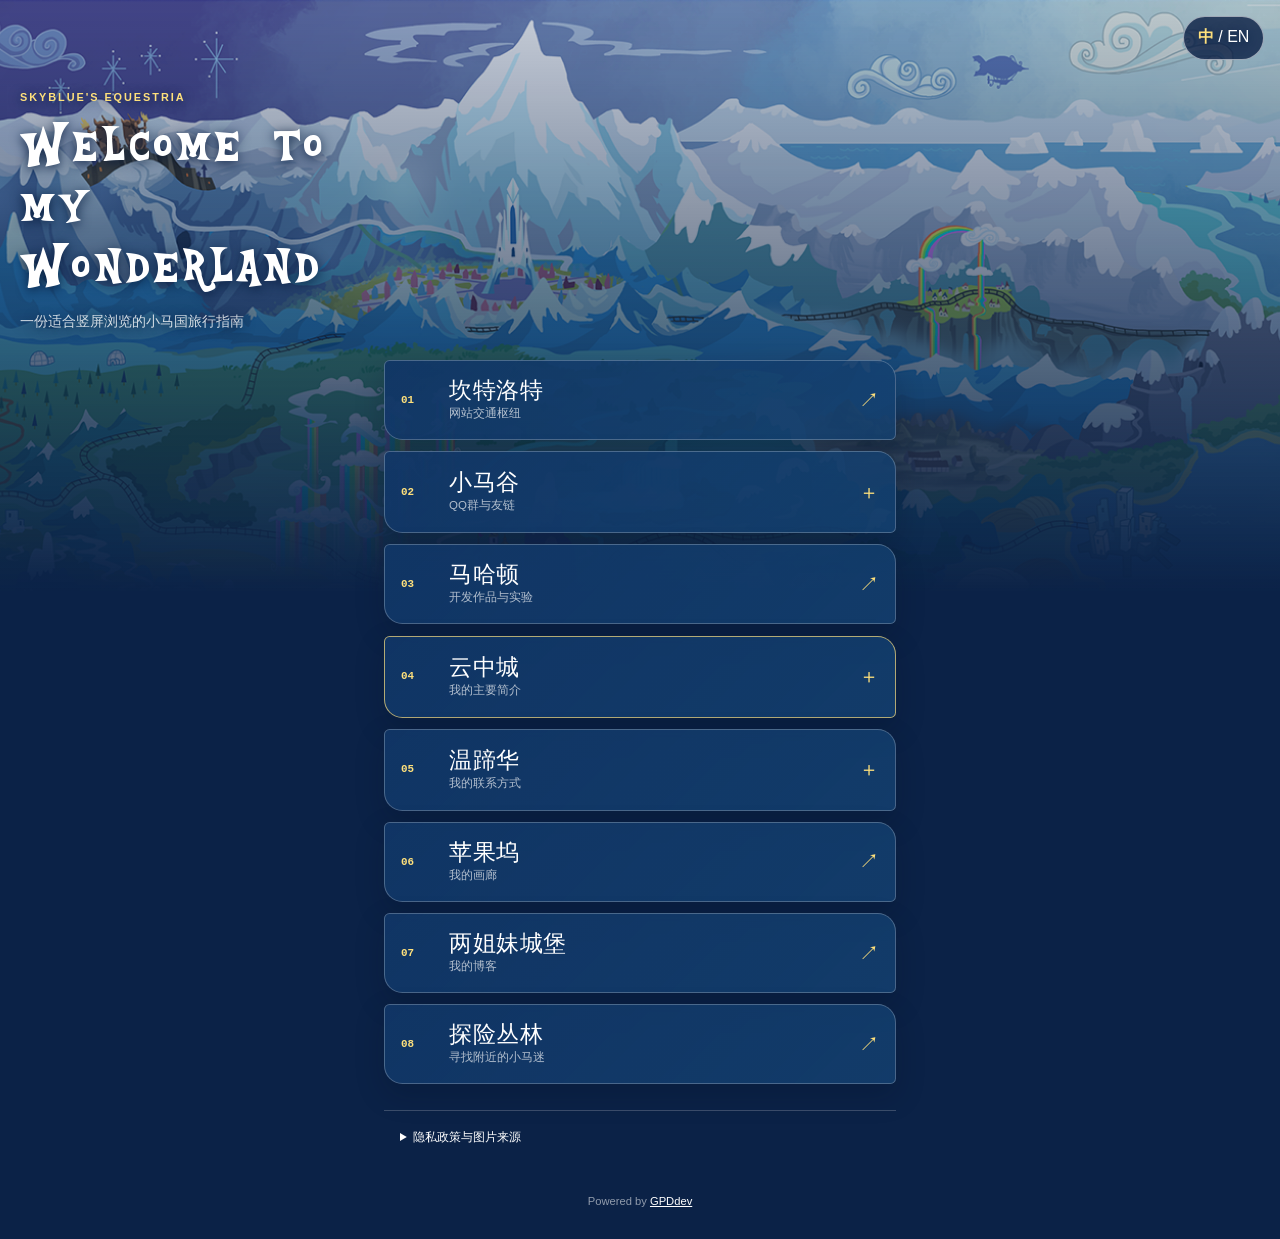
==== mobile.html @ 45db88ec "Move contacts to Vanhoover and feature Cloudsdale profile" ====
<!doctype html>
<html lang="zh-CN">
<head>
  <meta charset="utf-8">
  <meta name="viewport" content="width=device-width, initial-scale=1">
  <meta name="theme-color" content="#173667">
  <meta name="description" content="Skyblue's Equestria pocket guide">
  <meta name="referrer" content="strict-origin-when-cross-origin">
  <meta http-equiv="Content-Security-Policy" content="default-src 'self'; img-src 'self' data:; style-src 'self'; script-src 'self'; object-src 'none'; base-uri 'none'; form-action 'self'">
  <title>Welcome to my Wonderland</title>
  <link rel="icon" type="image/jpeg" href="/cm.jpg">
  <link rel="stylesheet" href="/mobile.css">
</head>
<body>
  <header class="hero">
    <a class="language" href="/m/en/" aria-label="Switch to English"><b>中</b> / EN</a>
    <p class="eyebrow">SKYBLUE'S EQUESTRIA</p>
    <h1>Welcome to my Wonderland</h1>
    <p data-zh="一份适合竖屏浏览的小马国旅行指南" data-en="A pocket-sized guide to my Equestria">一份适合竖屏浏览的小马国旅行指南</p>
  </header>

  <main>
    <nav class="routes" aria-label="Destinations">
      <a class="route" href="https://hachile.org">
        <span class="number">01</span><span><b data-zh="坎特洛特" data-en="Canterlot">坎特洛特</b><small data-zh="网站交通枢纽" data-en="Gateway to all my sites">网站交通枢纽</small></span><i>↗</i>
      </a>

      <details class="route expandable">
        <summary><span class="number">02</span><span><b data-zh="小马谷" data-en="Ponyville">小马谷</b><small data-zh="QQ群与友链" data-en="Communities & friends">QQ群与友链</small></span><i>＋</i></summary>
        <div class="route-body">
          <p data-zh="常去的小马聚落" data-en="Pony communities">常去的小马聚落</p>
          <button data-copy="1121078236"><span>The Bronymap Project</span><b>1121078236</b></button>
          <button data-copy="1070506947"><span data-zh="上海小马聚会群" data-en="Shanghai Brony Meetup">上海小马聚会群</span><b>1070506947</b></button>
          <button data-copy="1072980360"><span data-zh="友谊优化器 · Brony AI" data-en="The Friendship Optimizers · Brony AI">友谊优化器 · Brony AI</span><b>1072980360</b></button>
          <p data-zh="其他身份" data-en="Other identities">其他身份</p>
          <button data-copy="3574784101"><span data-zh="Lyres（运营 /mlpol/）" data-en="Lyres · runs /mlpol/">Lyres（运营 /mlpol/）</span><b>3574784101</b></button>
          <button data-copy="2717887212"><span data-zh="Ponylonia（机器马）" data-en="Ponylonia · robot pony">Ponylonia（机器马）</span><b>2717887212</b></button>
          <div class="friends">
            <a href="https://blog.cuteleaf.cn">夏夜流萤 ↗</a>
            <a href="https://docs-firefly.cuteleaf.cn">Firefly Docs ↗</a>
            <a href="https://hachile.org/skyblue/" data-zh="完整名册与友链 ↗" data-en="Full directory & links ↗">完整名册与友链 ↗</a>
          </div>
        </div>
      </details>

      <a class="route" href="https://dev.hachile.org">
        <span class="number">03</span><span><b data-zh="马哈顿" data-en="Manehattan">马哈顿</b><small data-zh="开发作品与实验" data-en="Projects & experiments">开发作品与实验</small></span><i>↗</i>
      </a>

      <details class="route expandable featured">
        <summary><span class="number">04</span><span><b data-zh="云中城" data-en="Cloudsdale">云中城</b><small data-zh="我的主要简介" data-en="My main profile">我的主要简介</small></span><i>＋</i></summary>
        <div class="route-body profile-copy">
          <p class="profile-lead">Ponsona Homepage · Pegasus Bluie</p>
          <p data-zh="住在上海的蓝色小天马 jushen智能" data-en="A blue pegasus living in Shanghai · jushen Intelligence">住在上海的蓝色小天马 jushen智能</p>
          <p data-zh="科研之余，我也是一个Brony。自设是出生在云中城的蓝色小天马，目前在人类世界学习。" data-en="Outside research, I am also a Brony. My ponysona is a blue pegasus born in Cloudsdale who is currently studying in the human world.">科研之余，我也是一个Brony。自设是出生在云中城的蓝色小天马，目前在人类世界学习。</p>
          <p data-zh="全名 Skyblue Mornbreeze（天蓝晨风）。外国社交媒体上可以叫我 Skyblue，Brony 可以叫我天蓝，而 Furry 则喜欢叫我小蓝。" data-en="My full name is Skyblue Mornbreeze. On international social media you can call me Skyblue; Bronies can call me Tianlan, while Furries like to call me Little Blue.">全名 Skyblue Mornbreeze（天蓝晨风）。外国社交媒体上可以叫我 Skyblue，Brony 可以叫我天蓝，而 Furry 则喜欢叫我小蓝。</p>
          <p data-zh="我也活跃在 tulpa、pony hypnosis 等社群中。" data-en="I am also active in communities including tulpa and pony hypnosis.">我也活跃在 tulpa、pony hypnosis 等社群中。</p>
          <p data-zh="我是《背景小马》（虽然还没读完）和 4everfreebrony 的忠实粉丝，在网易云和 Gallery 上可以找到我常听的曲目！" data-en="I am a devoted fan of Background Pony (although I have not finished it yet) and 4everfreebrony. You can find the music I often listen to on NetEase Cloud Music and Gallery!">我是《背景小马》（虽然还没读完）和 4everfreebrony 的忠实粉丝，在网易云和 Gallery 上可以找到我常听的曲目！</p>
          <p data-zh="喜欢带着我的天琴心弦布偶环游世界、到处拍照，目前已经拍了2000多张了，想看的话可以QQ联系我。" data-en="I love traveling around the world with my Lyra Heartstrings plush and taking photos. I have taken more than 2,000 so far; contact me on QQ if you would like to see them.">喜欢带着我的天琴心弦布偶环游世界、到处拍照，目前已经拍了2000多张了，想看的话可以QQ联系我。</p>
          <p data-zh="目前正在提升自己的画技，也在尝试创作fimtale小说和小马电子音乐。好希望我能有一台缝纫机，这样我就能制作小马布偶了！" data-en="I am improving my drawing skills and experimenting with Fimtale stories and pony electronic music. I really wish I had a sewing machine so I could make pony plushies!">目前正在提升自己的画技，也在尝试创作fimtale小说和小马电子音乐。好希望我能有一台缝纫机，这样我就能制作小马布偶了！</p>
          <p data-zh="我的梦想是回到云中城，这也是我学习和科研的动力。也许哪一天我能做出像 Sweetiebot 一样厉害的机器小马，或者做出智能舒适的四足小马 fursuit，甚至参与Celestia AI的开发……我已经等不及了！" data-en="My dream is to return to Cloudsdale, and that is what drives my studies and research. Perhaps one day I can build a robot pony as capable as Sweetiebot, create an intelligent and comfortable quadruped pony fursuit, or even help develop Celestia AI... I cannot wait!">我的梦想是回到云中城，这也是我学习和科研的动力。也许哪一天我能做出像 Sweetiebot 一样厉害的机器小马，或者做出智能舒适的四足小马 fursuit，甚至参与Celestia AI的开发……我已经等不及了！</p>
        </div>
      </details>

      <details class="route expandable">
        <summary><span class="number">05</span><span><b data-zh="温蹄华" data-en="Vanhoover">温蹄华</b><small data-zh="我的联系方式" data-en="My contacts">我的联系方式</small></span><i>＋</i></summary>
        <div class="route-body contacts">
          <button data-copy="2722637937"><span>QQ</span><b>2722637937</b></button>
          <a href="https://x.com/GunpowderTwi">X / Twitter <b>@GunpowderTwi</b></a>
          <a href="https://t.me/skybluepega">Telegram <b>@skybluepega</b></a>
          <a href="https://discord.gg/R6hDRQgZ">Discord <b>R6hDRQgZ</b></a>
          <a href="https://derpibooru.org/profiles/skyfilly">Derpibooru <b>skyfilly</b></a>
        </div>
      </details>

      <a class="route" href="https://gallery.hachile.org">
        <span class="number">06</span><span><b data-zh="苹果坞" data-en="Applewood">苹果坞</b><small data-zh="我的画廊" data-en="My gallery">我的画廊</small></span><i>↗</i>
      </a>

      <a class="route" href="https://blog.hachile.org">
        <span class="number">07</span><span><b data-zh="两姐妹城堡" data-en="Castle of the Two Sisters">两姐妹城堡</b><small data-zh="我的博客" data-en="My blog">我的博客</small></span><i>↗</i>
      </a>

      <a class="route" href="https://bronymap.hachile.org">
        <span class="number">08</span><span><b data-zh="探险丛林" data-en="Forbidden Jungle">探险丛林</b><small data-zh="寻找附近的小马迷" data-en="Find nearby bronies">寻找附近的小马迷</small></span><i>↗</i>
      </a>
    </nav>

    <details class="privacy">
      <summary data-zh="隐私政策与图片来源" data-en="Privacy & image source">隐私政策与图片来源</summary>
      <p data-zh="本站为 GitHub Pages 静态网页，不设置 Cookie、不使用分析脚本，也不收集访客个人信息。外部链接适用目标网站自己的隐私政策。" data-en="This is a static GitHub Pages site. It uses no cookies or analytics and collects no visitor data. External sites apply their own privacy policies.">本站为 GitHub Pages 静态网页，不设置 Cookie、不使用分析脚本，也不收集访客个人信息。外部链接适用目标网站自己的隐私政策。</p>
      <a href="https://derpibooru.org/images/1067179">Derpibooru #1067179 ↗</a>
    </details>
  </main>

  <footer>Powered by <a href="https://github.com/GPDdev">GPDdev</a></footer>
  <div class="toast" role="status" aria-live="polite"></div>
  <script type="module" src="/mobile.js"></script>
</body>
</html>
---- mobile.css ----
@font-face {
  font-family: "Equestria Display";
  src: url("Equestria-4.otf") format("opentype");
  font-display: swap;
}

:root { color-scheme: dark; font-family: Arial, "Microsoft YaHei", sans-serif; }
* { box-sizing: border-box; }
html { min-height: 100%; background: #102b52; }
body {
  min-height: 100svh;
  margin: 0;
  color: white;
  background:
    linear-gradient(180deg, rgba(7, 24, 55, .18), #0b2247 37rem),
    url("map.png") 40% top / auto 42rem no-repeat;
}
a { color: inherit; }
button { color: inherit; font: inherit; }

.hero { position: relative; min-height: 25rem; padding: 5.7rem 1.25rem 2rem; text-shadow: 0 2px 12px #061b3d; }
.hero::after { content: ""; position: absolute; inset: 0; z-index: -1; background: linear-gradient(180deg, rgba(5, 20, 49, .2), rgba(11, 34, 71, .92)); }
.language { position: absolute; top: 1rem; right: 1rem; padding: .65rem .85rem; border: 1px solid rgba(255,255,255,.55); border-radius: 999px; background: rgba(7,28,66,.78); text-decoration: none; }
.language b { color: #ffe17c; }
.eyebrow { margin: 0 0 .6rem; color: #ffe17c; font-size: .68rem; font-weight: 700; letter-spacing: .18em; }
.hero h1 { max-width: 21rem; margin: 0; font: 500 clamp(2.35rem, 13vw, 4rem)/.95 "Equestria Display", Georgia, serif; letter-spacing: .03em; }
.hero > p:last-child { max-width: 20rem; margin: 1rem 0 0; color: rgba(255,255,255,.8); font-size: .86rem; line-height: 1.6; }

main { position: relative; z-index: 1; max-width: 34rem; margin: -2.5rem auto 0; padding: 0 1rem 2rem; }
.routes { display: grid; gap: .7rem; }
.route { border: 1px solid rgba(255,255,255,.24); border-radius: .35rem 1.15rem .35rem 1.15rem; background: linear-gradient(135deg, rgba(17,54,102,.95), rgba(20,66,114,.8)); box-shadow: 0 .7rem 1.8rem rgba(2,13,33,.22); overflow: hidden; }
a.route, .route summary { display: grid; grid-template-columns: 2.2rem 1fr auto; align-items: center; gap: .8rem; min-height: 5rem; padding: 1rem; text-decoration: none; }
.route summary { cursor: pointer; list-style: none; }
.route summary::-webkit-details-marker { display: none; }
.number { color: #ffe17c; font: 700 .68rem/1 monospace; }
.route span:nth-child(2) { display: grid; gap: .24rem; min-width: 0; }
.route span > b { font: 500 1.45rem/1 "Equestria Display", Georgia, serif; letter-spacing: .025em; }
.route small { color: rgba(255,255,255,.68); font-size: .72rem; }
.route i { color: #ffe17c; font-size: 1.25rem; font-style: normal; }
.featured { border-color: rgba(255,225,124,.68); }
.route-body { display: grid; gap: .55rem; padding: 0 1rem 1rem 4rem; }
.route-body p { margin: 0 0 .2rem; color: #ffe17c; font-size: .68rem; letter-spacing: .08em; }
.profile-copy { padding-left: 1rem; }
.profile-copy p { margin: 0; color: rgba(255,255,255,.78); font-size: .8rem; line-height: 1.75; letter-spacing: 0; }
.profile-copy .profile-lead { color: #ffe17c; font: 500 1rem/1.4 "Equestria Display", Georgia, serif; letter-spacing: .04em; }
.route-body button, .route-body > a { display: flex; justify-content: space-between; gap: .7rem; width: 100%; padding: .7rem; border: 1px solid rgba(255,255,255,.16); border-radius: .45rem; background: rgba(255,255,255,.06); text-align: left; text-decoration: none; }
.route-body button b, .route-body > a b { flex: 0 0 auto; color: #ffe17c; font: .68rem/1.4 monospace; }
.route-body button span { font-size: .73rem; line-height: 1.4; }
.friends { display: grid; gap: .35rem; margin-top: .25rem; }
.friends a { color: rgba(255,255,255,.8); font-size: .75rem; text-underline-offset: .2rem; }

.privacy { margin-top: 1.6rem; padding: 1rem; border-top: 1px solid rgba(255,255,255,.2); color: rgba(255,255,255,.66); font-size: .75rem; line-height: 1.7; }
.privacy summary { color: white; cursor: pointer; }
.privacy a { color: #ffe17c; }
footer { padding: 0 1rem 2rem; color: rgba(255,255,255,.55); font-size: .7rem; text-align: center; }
footer a { color: white; }
.toast { position: fixed; z-index: 10; left: 50%; bottom: 1.2rem; padding: .7rem 1rem; border: 1px solid rgba(255,255,255,.35); border-radius: 999px; background: rgba(5,24,58,.96); font-size: .78rem; opacity: 0; pointer-events: none; transform: translate(-50%, .7rem); transition: .2s; }
.toast.show { opacity: 1; transform: translate(-50%, 0); }

@media (min-width: 700px) { body { background-size: cover; } }
@media (prefers-reduced-motion: reduce) { * { transition-duration: .01ms !important; } }
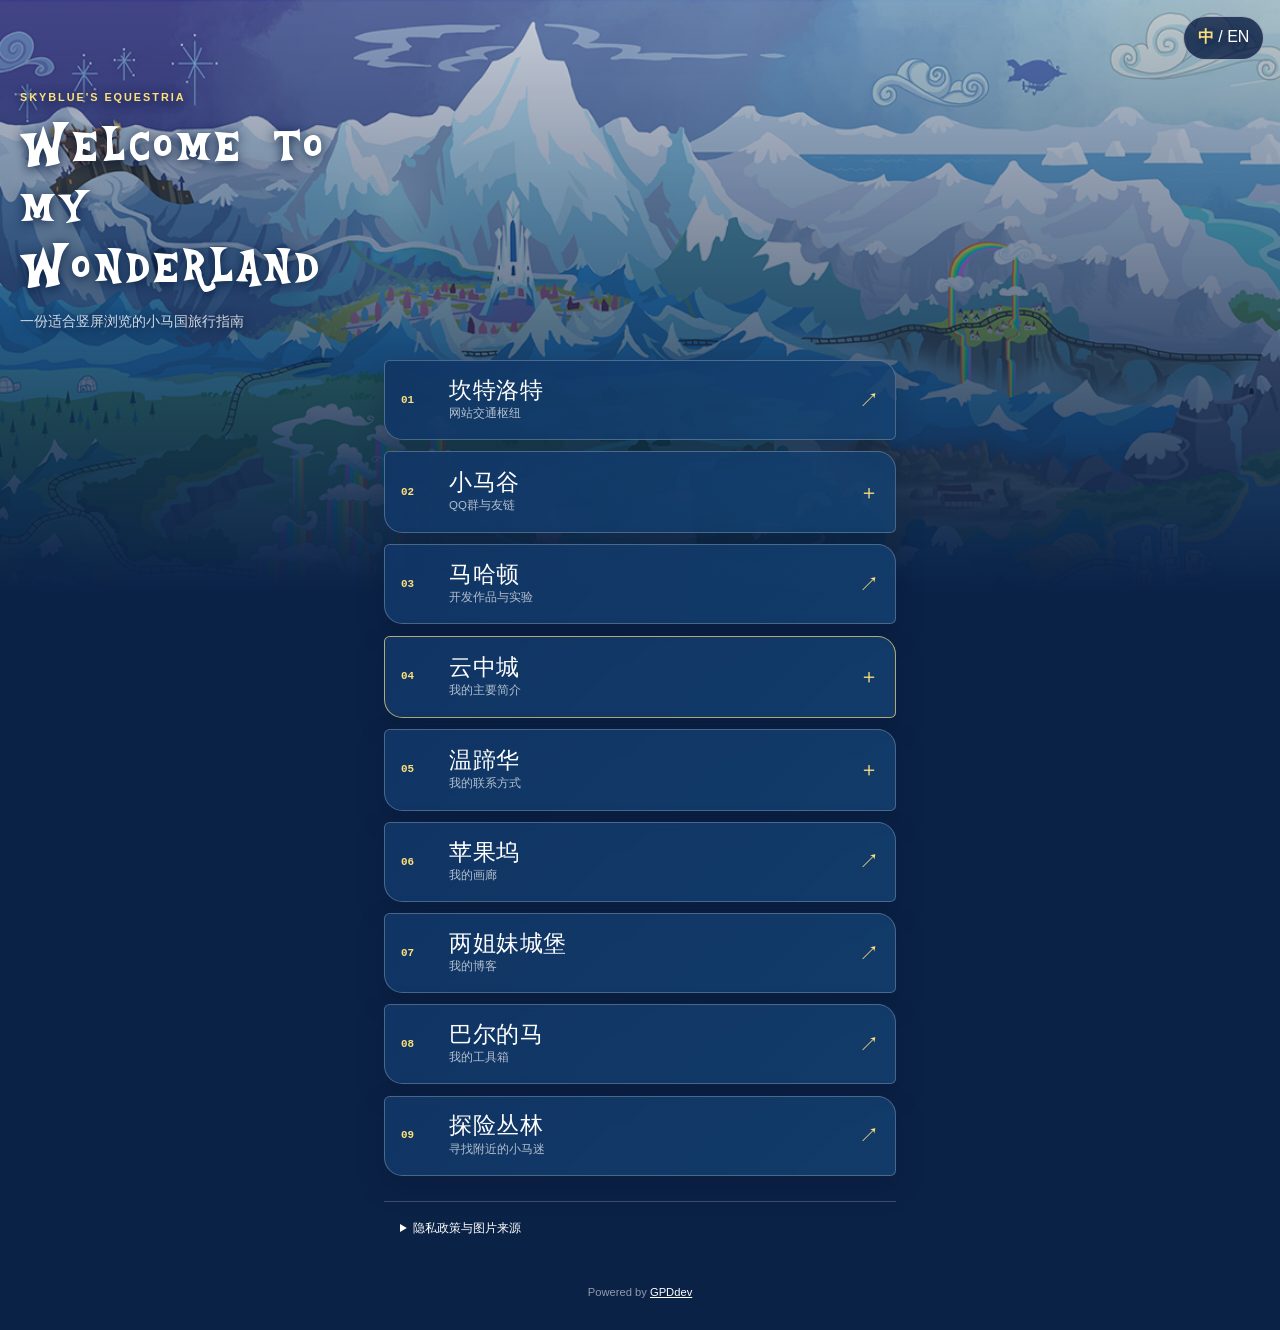
==== commit 889c62b5: "Add Baltimare toolbox link" ====
--- a/mobile.html
+++ b/mobile.html
@@ -1,100 +1,104 @@
-<!doctype html>
-<html lang="zh-CN">
-<head>
-  <meta charset="utf-8">
-  <meta name="viewport" content="width=device-width, initial-scale=1">
-  <meta name="theme-color" content="#173667">
-  <meta name="description" content="Skyblue's Equestria pocket guide">
-  <meta name="referrer" content="strict-origin-when-cross-origin">
-  <meta http-equiv="Content-Security-Policy" content="default-src 'self'; img-src 'self' data:; style-src 'self'; script-src 'self'; object-src 'none'; base-uri 'none'; form-action 'self'">
-  <title>Welcome to my Wonderland</title>
-  <link rel="icon" type="image/jpeg" href="/cm.jpg">
-  <link rel="stylesheet" href="/mobile.css">
-</head>
-<body>
-  <header class="hero">
-    <a class="language" href="/m/en/" aria-label="Switch to English"><b>中</b> / EN</a>
-    <p class="eyebrow">SKYBLUE'S EQUESTRIA</p>
-    <h1>Welcome to my Wonderland</h1>
-    <p data-zh="一份适合竖屏浏览的小马国旅行指南" data-en="A pocket-sized guide to my Equestria">一份适合竖屏浏览的小马国旅行指南</p>
-  </header>
-
-  <main>
-    <nav class="routes" aria-label="Destinations">
-      <a class="route" href="https://hachile.org">
-        <span class="number">01</span><span><b data-zh="坎特洛特" data-en="Canterlot">坎特洛特</b><small data-zh="网站交通枢纽" data-en="Gateway to all my sites">网站交通枢纽</small></span><i>↗</i>
-      </a>
-
-      <details class="route expandable">
-        <summary><span class="number">02</span><span><b data-zh="小马谷" data-en="Ponyville">小马谷</b><small data-zh="QQ群与友链" data-en="Communities & friends">QQ群与友链</small></span><i>＋</i></summary>
-        <div class="route-body">
-          <p data-zh="常去的小马聚落" data-en="Pony communities">常去的小马聚落</p>
-          <button data-copy="1121078236"><span>The Bronymap Project</span><b>1121078236</b></button>
-          <button data-copy="1070506947"><span data-zh="上海小马聚会群" data-en="Shanghai Brony Meetup">上海小马聚会群</span><b>1070506947</b></button>
-          <button data-copy="1072980360"><span data-zh="友谊优化器 · Brony AI" data-en="The Friendship Optimizers · Brony AI">友谊优化器 · Brony AI</span><b>1072980360</b></button>
-          <p data-zh="其他身份" data-en="Other identities">其他身份</p>
-          <button data-copy="3574784101"><span data-zh="Lyres（运营 /mlpol/）" data-en="Lyres · runs /mlpol/">Lyres（运营 /mlpol/）</span><b>3574784101</b></button>
-          <button data-copy="2717887212"><span data-zh="Ponylonia（机器马）" data-en="Ponylonia · robot pony">Ponylonia（机器马）</span><b>2717887212</b></button>
-          <div class="friends">
-            <a href="https://blog.cuteleaf.cn">夏夜流萤 ↗</a>
-            <a href="https://docs-firefly.cuteleaf.cn">Firefly Docs ↗</a>
-            <a href="https://hachile.org/skyblue/" data-zh="完整名册与友链 ↗" data-en="Full directory & links ↗">完整名册与友链 ↗</a>
-          </div>
-        </div>
-      </details>
-
-      <a class="route" href="https://dev.hachile.org">
-        <span class="number">03</span><span><b data-zh="马哈顿" data-en="Manehattan">马哈顿</b><small data-zh="开发作品与实验" data-en="Projects & experiments">开发作品与实验</small></span><i>↗</i>
-      </a>
-
-      <details class="route expandable featured">
-        <summary><span class="number">04</span><span><b data-zh="云中城" data-en="Cloudsdale">云中城</b><small data-zh="我的主要简介" data-en="My main profile">我的主要简介</small></span><i>＋</i></summary>
-        <div class="route-body profile-copy">
-          <p class="profile-lead">Ponsona Homepage · Pegasus Bluie</p>
-          <p data-zh="住在上海的蓝色小天马 jushen智能" data-en="A blue pegasus living in Shanghai · jushen Intelligence">住在上海的蓝色小天马 jushen智能</p>
-          <p data-zh="科研之余，我也是一个Brony。自设是出生在云中城的蓝色小天马，目前在人类世界学习。" data-en="Outside research, I am also a Brony. My ponysona is a blue pegasus born in Cloudsdale who is currently studying in the human world.">科研之余，我也是一个Brony。自设是出生在云中城的蓝色小天马，目前在人类世界学习。</p>
-          <p data-zh="全名 Skyblue Mornbreeze（天蓝晨风）。外国社交媒体上可以叫我 Skyblue，Brony 可以叫我天蓝，而 Furry 则喜欢叫我小蓝。" data-en="My full name is Skyblue Mornbreeze. On international social media you can call me Skyblue; Bronies can call me Tianlan, while Furries like to call me Little Blue.">全名 Skyblue Mornbreeze（天蓝晨风）。外国社交媒体上可以叫我 Skyblue，Brony 可以叫我天蓝，而 Furry 则喜欢叫我小蓝。</p>
-          <p data-zh="我也活跃在 tulpa、pony hypnosis 等社群中。" data-en="I am also active in communities including tulpa and pony hypnosis.">我也活跃在 tulpa、pony hypnosis 等社群中。</p>
-          <p data-zh="我是《背景小马》（虽然还没读完）和 4everfreebrony 的忠实粉丝，在网易云和 Gallery 上可以找到我常听的曲目！" data-en="I am a devoted fan of Background Pony (although I have not finished it yet) and 4everfreebrony. You can find the music I often listen to on NetEase Cloud Music and Gallery!">我是《背景小马》（虽然还没读完）和 4everfreebrony 的忠实粉丝，在网易云和 Gallery 上可以找到我常听的曲目！</p>
-          <p data-zh="喜欢带着我的天琴心弦布偶环游世界、到处拍照，目前已经拍了2000多张了，想看的话可以QQ联系我。" data-en="I love traveling around the world with my Lyra Heartstrings plush and taking photos. I have taken more than 2,000 so far; contact me on QQ if you would like to see them.">喜欢带着我的天琴心弦布偶环游世界、到处拍照，目前已经拍了2000多张了，想看的话可以QQ联系我。</p>
-          <p data-zh="目前正在提升自己的画技，也在尝试创作fimtale小说和小马电子音乐。好希望我能有一台缝纫机，这样我就能制作小马布偶了！" data-en="I am improving my drawing skills and experimenting with Fimtale stories and pony electronic music. I really wish I had a sewing machine so I could make pony plushies!">目前正在提升自己的画技，也在尝试创作fimtale小说和小马电子音乐。好希望我能有一台缝纫机，这样我就能制作小马布偶了！</p>
-          <p data-zh="我的梦想是回到云中城，这也是我学习和科研的动力。也许哪一天我能做出像 Sweetiebot 一样厉害的机器小马，或者做出智能舒适的四足小马 fursuit，甚至参与Celestia AI的开发……我已经等不及了！" data-en="My dream is to return to Cloudsdale, and that is what drives my studies and research. Perhaps one day I can build a robot pony as capable as Sweetiebot, create an intelligent and comfortable quadruped pony fursuit, or even help develop Celestia AI... I cannot wait!">我的梦想是回到云中城，这也是我学习和科研的动力。也许哪一天我能做出像 Sweetiebot 一样厉害的机器小马，或者做出智能舒适的四足小马 fursuit，甚至参与Celestia AI的开发……我已经等不及了！</p>
-        </div>
-      </details>
-
-      <details class="route expandable">
-        <summary><span class="number">05</span><span><b data-zh="温蹄华" data-en="Vanhoover">温蹄华</b><small data-zh="我的联系方式" data-en="My contacts">我的联系方式</small></span><i>＋</i></summary>
-        <div class="route-body contacts">
-          <button data-copy="2722637937"><span>QQ</span><b>2722637937</b></button>
-          <a href="https://x.com/GunpowderTwi">X / Twitter <b>@GunpowderTwi</b></a>
-          <a href="https://t.me/skybluepega">Telegram <b>@skybluepega</b></a>
-          <a href="https://discord.gg/R6hDRQgZ">Discord <b>R6hDRQgZ</b></a>
-          <a href="https://derpibooru.org/profiles/skyfilly">Derpibooru <b>skyfilly</b></a>
-        </div>
-      </details>
-
-      <a class="route" href="https://gallery.hachile.org">
-        <span class="number">06</span><span><b data-zh="苹果坞" data-en="Applewood">苹果坞</b><small data-zh="我的画廊" data-en="My gallery">我的画廊</small></span><i>↗</i>
-      </a>
-
+<!doctype html>
+<html lang="zh-CN">
+<head>
+  <meta charset="utf-8">
+  <meta name="viewport" content="width=device-width, initial-scale=1">
+  <meta name="theme-color" content="#173667">
+  <meta name="description" content="Skyblue's Equestria pocket guide">
+  <meta name="referrer" content="strict-origin-when-cross-origin">
+  <meta http-equiv="Content-Security-Policy" content="default-src 'self'; img-src 'self' data:; style-src 'self'; script-src 'self'; object-src 'none'; base-uri 'none'; form-action 'self'">
+  <title>Welcome to my Wonderland</title>
+  <link rel="icon" type="image/png" href="/favicon.png">
+  <link rel="stylesheet" href="/mobile.css">
+</head>
+<body>
+  <header class="hero">
+    <a class="language" href="/m/en/" aria-label="Switch to English"><b>中</b> / EN</a>
+    <p class="eyebrow">SKYBLUE'S EQUESTRIA</p>
+    <h1>Welcome to my Wonderland</h1>
+    <p data-zh="一份适合竖屏浏览的小马国旅行指南" data-en="A pocket-sized guide to my Equestria">一份适合竖屏浏览的小马国旅行指南</p>
+  </header>
+
+  <main>
+    <nav class="routes" aria-label="Destinations">
+      <a class="route route-canterlot" href="https://home.hachile.org/">
+        <span class="number">01</span><span><b data-zh="坎特洛特" data-en="Canterlot">坎特洛特</b><small data-zh="网站交通枢纽" data-en="Gateway to all my sites">网站交通枢纽</small></span><i>↗</i>
+      </a>
+
+      <details class="route expandable">
+        <summary><span class="number">02</span><span><b data-zh="小马谷" data-en="Ponyville">小马谷</b><small data-zh="QQ群与友链" data-en="Communities & friends">QQ群与友链</small></span><i>＋</i></summary>
+        <div class="route-body">
+          <p data-zh="常去的小马聚落" data-en="Pony communities">常去的小马聚落</p>
+          <button data-copy="1121078236"><span>The Bronymap Project</span><b>1121078236</b></button>
+          <button data-copy="1070506947"><span data-zh="上海小马聚会群" data-en="Shanghai Brony Meetup">上海小马聚会群</span><b>1070506947</b></button>
+          <button data-copy="1072980360"><span data-zh="友谊优化器 · Brony AI" data-en="The Friendship Optimizers · Brony AI">友谊优化器 · Brony AI</span><b>1072980360</b></button>
+          <p data-zh="其他身份" data-en="Other identities">其他身份</p>
+          <button data-copy="3574784101"><span data-zh="Lyres（运营 /mlpol/）" data-en="Lyres · runs /mlpol/">Lyres（运营 /mlpol/）</span><b>3574784101</b></button>
+          <button data-copy="2717887212"><span data-zh="Ponylonia（机器马）" data-en="Ponylonia · robot pony">Ponylonia（机器马）</span><b>2717887212</b></button>
+          <div class="friends">
+            <a href="https://blog.cuteleaf.cn">夏夜流萤 ↗</a>
+            <a href="https://docs-firefly.cuteleaf.cn">Firefly Docs ↗</a>
+            <a href="https://hachile.org/skyblue/" data-zh="完整名册与友链 ↗" data-en="Full directory & links ↗">完整名册与友链 ↗</a>
+          </div>
+        </div>
+      </details>
+
+      <a class="route" href="https://dev.hachile.org">
+        <span class="number">03</span><span><b data-zh="马哈顿" data-en="Manehattan">马哈顿</b><small data-zh="开发作品与实验" data-en="Projects & experiments">开发作品与实验</small></span><i>↗</i>
+      </a>
+
+      <details class="route expandable featured">
+        <summary><span class="number">04</span><span><b data-zh="云中城" data-en="Cloudsdale">云中城</b><small data-zh="我的主要简介" data-en="My main profile">我的主要简介</small></span><i>＋</i></summary>
+        <div class="route-body profile-copy">
+          <p class="profile-lead">Ponsona Homepage · Pegasus Bluie</p>
+          <p data-zh="住在上海的蓝色小天马 jushen智能" data-en="A blue pegasus living in Shanghai · jushen Intelligence">住在上海的蓝色小天马 jushen智能</p>
+          <p data-zh="科研之余，我也是一个Brony。自设是出生在云中城的蓝色小天马，目前在人类世界学习。" data-en="Outside research, I am also a Brony. My ponysona is a blue pegasus born in Cloudsdale who is currently studying in the human world.">科研之余，我也是一个Brony。自设是出生在云中城的蓝色小天马，目前在人类世界学习。</p>
+          <p data-zh="全名 Skyblue Mornbreeze（天蓝晨风）。外国社交媒体上可以叫我 Skyblue，Brony 可以叫我天蓝，而 Furry 则喜欢叫我小蓝。" data-en="My full name is Skyblue Mornbreeze. On international social media you can call me Skyblue; Bronies can call me Tianlan, while Furries like to call me Little Blue.">全名 Skyblue Mornbreeze（天蓝晨风）。外国社交媒体上可以叫我 Skyblue，Brony 可以叫我天蓝，而 Furry 则喜欢叫我小蓝。</p>
+          <p data-zh="我也活跃在 tulpa、pony hypnosis 等社群中。" data-en="I am also active in communities including tulpa and pony hypnosis.">我也活跃在 tulpa、pony hypnosis 等社群中。</p>
+          <p data-zh="我是《背景小马》（虽然还没读完）和 4everfreebrony 的忠实粉丝，在网易云和 Gallery 上可以找到我常听的曲目！" data-en="I am a devoted fan of Background Pony (although I have not finished it yet) and 4everfreebrony. You can find the music I often listen to on NetEase Cloud Music and Gallery!">我是《背景小马》（虽然还没读完）和 4everfreebrony 的忠实粉丝，在网易云和 Gallery 上可以找到我常听的曲目！</p>
+          <p data-zh="喜欢带着我的天琴心弦布偶环游世界、到处拍照，目前已经拍了2000多张了，想看的话可以QQ联系我。" data-en="I love traveling around the world with my Lyra Heartstrings plush and taking photos. I have taken more than 2,000 so far; contact me on QQ if you would like to see them.">喜欢带着我的天琴心弦布偶环游世界、到处拍照，目前已经拍了2000多张了，想看的话可以QQ联系我。</p>
+          <p data-zh="目前正在提升自己的画技，也在尝试创作fimtale小说和小马电子音乐。好希望我能有一台缝纫机，这样我就能制作小马布偶了！" data-en="I am improving my drawing skills and experimenting with Fimtale stories and pony electronic music. I really wish I had a sewing machine so I could make pony plushies!">目前正在提升自己的画技，也在尝试创作fimtale小说和小马电子音乐。好希望我能有一台缝纫机，这样我就能制作小马布偶了！</p>
+          <p data-zh="我的梦想是回到云中城，这也是我学习和科研的动力。也许哪一天我能做出像 Sweetiebot 一样厉害的机器小马，或者做出智能舒适的四足小马 fursuit，甚至参与Celestia AI的开发……我已经等不及了！" data-en="My dream is to return to Cloudsdale, and that is what drives my studies and research. Perhaps one day I can build a robot pony as capable as Sweetiebot, create an intelligent and comfortable quadruped pony fursuit, or even help develop Celestia AI... I cannot wait!">我的梦想是回到云中城，这也是我学习和科研的动力。也许哪一天我能做出像 Sweetiebot 一样厉害的机器小马，或者做出智能舒适的四足小马 fursuit，甚至参与Celestia AI的开发……我已经等不及了！</p>
+        </div>
+      </details>
+
+      <details class="route expandable">
+        <summary><span class="number">05</span><span><b data-zh="温蹄华" data-en="Vanhoover">温蹄华</b><small data-zh="我的联系方式" data-en="My contacts">我的联系方式</small></span><i>＋</i></summary>
+        <div class="route-body contacts">
+          <button data-copy="2722637937"><span>QQ</span><b>2722637937</b></button>
+          <a href="https://x.com/GunpowderTwi">X / Twitter <b>@GunpowderTwi</b></a>
+          <a href="https://t.me/skybluepega">Telegram <b>@skybluepega</b></a>
+          <a href="https://discord.gg/R6hDRQgZ">Discord <b>R6hDRQgZ</b></a>
+          <a href="https://derpibooru.org/profiles/skyfilly">Derpibooru <b>skyfilly</b></a>
+        </div>
+      </details>
+
+      <a class="route" href="https://gallery.hachile.org">
+        <span class="number">06</span><span><b data-zh="苹果坞" data-en="Applewood">苹果坞</b><small data-zh="我的画廊" data-en="My gallery">我的画廊</small></span><i>↗</i>
+      </a>
+
       <a class="route" href="https://blog.hachile.org">
         <span class="number">07</span><span><b data-zh="两姐妹城堡" data-en="Castle of the Two Sisters">两姐妹城堡</b><small data-zh="我的博客" data-en="My blog">我的博客</small></span><i>↗</i>
       </a>
 
+      <a class="route" href="https://tools.hachile.org/">
+        <span class="number">08</span><span><b data-zh="巴尔的马" data-en="Baltimare">巴尔的马</b><small data-zh="我的工具箱" data-en="My toolbox">我的工具箱</small></span><i>↗</i>
+      </a>
+
       <a class="route" href="https://bronymap.hachile.org">
-        <span class="number">08</span><span><b data-zh="探险丛林" data-en="Forbidden Jungle">探险丛林</b><small data-zh="寻找附近的小马迷" data-en="Find nearby bronies">寻找附近的小马迷</small></span><i>↗</i>
+        <span class="number">09</span><span><b data-zh="探险丛林" data-en="Forbidden Jungle">探险丛林</b><small data-zh="寻找附近的小马迷" data-en="Find nearby bronies">寻找附近的小马迷</small></span><i>↗</i>
       </a>
-    </nav>
-
-    <details class="privacy">
-      <summary data-zh="隐私政策与图片来源" data-en="Privacy & image source">隐私政策与图片来源</summary>
-      <p data-zh="本站为 GitHub Pages 静态网页，不设置 Cookie、不使用分析脚本，也不收集访客个人信息。外部链接适用目标网站自己的隐私政策。" data-en="This is a static GitHub Pages site. It uses no cookies or analytics and collects no visitor data. External sites apply their own privacy policies.">本站为 GitHub Pages 静态网页，不设置 Cookie、不使用分析脚本，也不收集访客个人信息。外部链接适用目标网站自己的隐私政策。</p>
-      <a href="https://derpibooru.org/images/1067179">Derpibooru #1067179 ↗</a>
-    </details>
-  </main>
-
-  <footer>Powered by <a href="https://github.com/GPDdev">GPDdev</a></footer>
-  <div class="toast" role="status" aria-live="polite"></div>
-  <script type="module" src="/mobile.js"></script>
-</body>
-</html>
+    </nav>
+
+    <details class="privacy">
+      <summary data-zh="隐私政策与图片来源" data-en="Privacy & image source">隐私政策与图片来源</summary>
+      <p data-zh="本站为 GitHub Pages 静态网页，不设置 Cookie、不使用分析脚本，也不收集访客个人信息。外部链接适用目标网站自己的隐私政策。" data-en="This is a static GitHub Pages site. It uses no cookies or analytics and collects no visitor data. External sites apply their own privacy policies.">本站为 GitHub Pages 静态网页，不设置 Cookie、不使用分析脚本，也不收集访客个人信息。外部链接适用目标网站自己的隐私政策。</p>
+      <a href="https://derpibooru.org/images/1067179">Derpibooru #1067179 ↗</a>
+    </details>
+  </main>
+
+  <footer>Powered by <a href="https://github.com/GPDdev">GPDdev</a></footer>
+  <div class="toast" role="status" aria-live="polite"></div>
+  <script type="module" src="/mobile.js"></script>
+</body>
+</html>
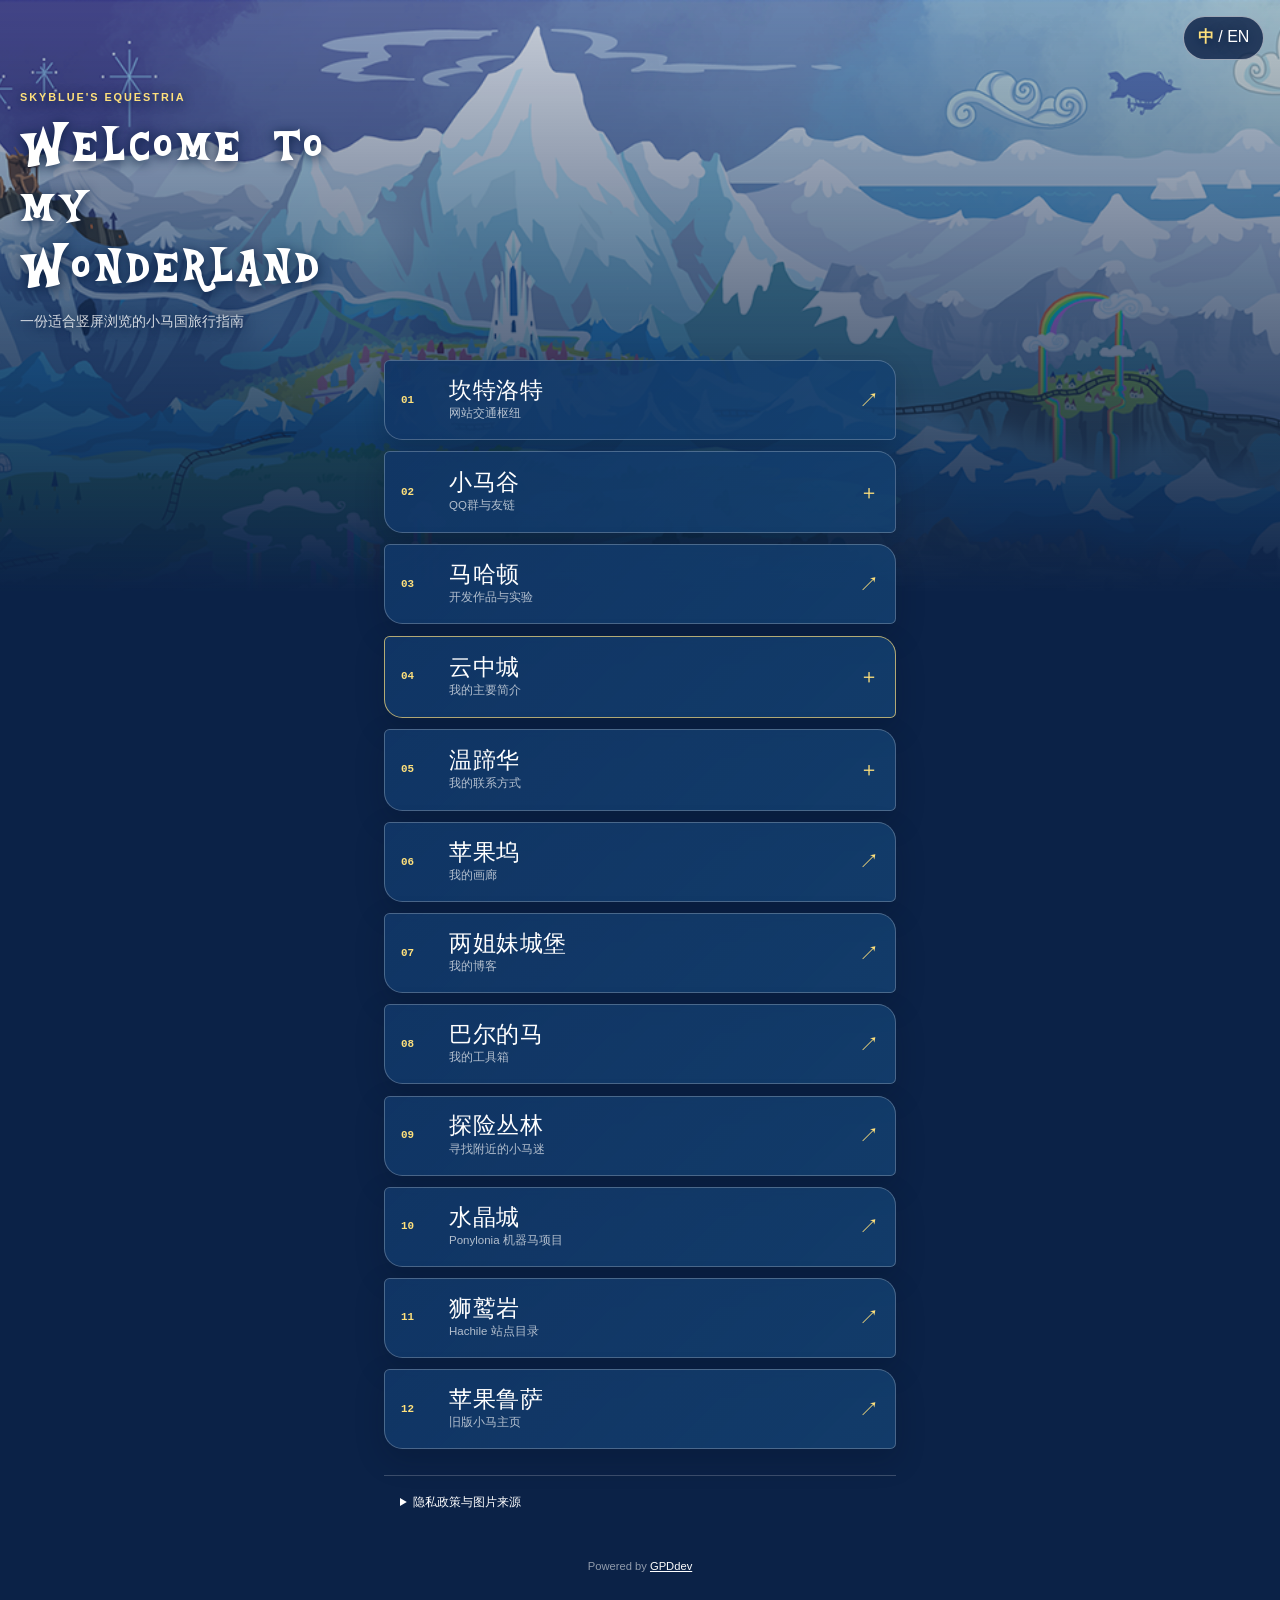
==== commit 70edf341: "Add Sky destinations and clean background map" ====
--- a/mobile.html
+++ b/mobile.html
@@ -25,10 +25,12 @@
         <span class="number">01</span><span><b data-zh="坎特洛特" data-en="Canterlot">坎特洛特</b><small data-zh="网站交通枢纽" data-en="Gateway to all my sites">网站交通枢纽</small></span><i>↗</i>
       </a>
 
-      <details class="route expandable">
-        <summary><span class="number">02</span><span><b data-zh="小马谷" data-en="Ponyville">小马谷</b><small data-zh="QQ群与友链" data-en="Communities & friends">QQ群与友链</small></span><i>＋</i></summary>
-        <div class="route-body">
-          <p data-zh="常去的小马聚落" data-en="Pony communities">常去的小马聚落</p>
+      <details class="route expandable">
+        <summary><span class="number">02</span><span><b data-zh="小马谷" data-en="Ponyville">小马谷</b><small data-zh="QQ群与友链" data-en="Communities & friends">QQ群与友链</small></span><i>＋</i></summary>
+        <div class="route-body">
+          <a href="https://groups.hachile.org/" data-zh="查看更多群请访问 groups.hachile.org ↗" data-en="More groups at groups.hachile.org ↗">查看更多群请访问 groups.hachile.org ↗</a>
+          <a href="https://bot.hachile.org/" data-zh="查看我的 bot 请访问 bot.hachile.org ↗" data-en="See my bot at bot.hachile.org ↗">查看我的 bot 请访问 bot.hachile.org ↗</a>
+          <p data-zh="常去的小马聚落" data-en="Pony communities">常去的小马聚落</p>
           <button data-copy="1121078236"><span>The Bronymap Project</span><b>1121078236</b></button>
           <button data-copy="1070506947"><span data-zh="上海小马聚会群" data-en="Shanghai Brony Meetup">上海小马聚会群</span><b>1070506947</b></button>
           <button data-copy="1072980360"><span data-zh="友谊优化器 · Brony AI" data-en="The Friendship Optimizers · Brony AI">友谊优化器 · Brony AI</span><b>1072980360</b></button>
@@ -88,6 +90,18 @@
       <a class="route" href="https://bronymap.hachile.org">
         <span class="number">09</span><span><b data-zh="探险丛林" data-en="Forbidden Jungle">探险丛林</b><small data-zh="寻找附近的小马迷" data-en="Find nearby bronies">寻找附近的小马迷</small></span><i>↗</i>
       </a>
+
+      <a class="route" href="https://ponylonia.hachile.org/">
+        <span class="number">10</span><span><b data-zh="水晶城" data-en="Crystal Empire">水晶城</b><small data-zh="Ponylonia 机器马项目" data-en="Ponylonia robot pony project">Ponylonia 机器马项目</small></span><i>↗</i>
+      </a>
+
+      <a class="route" href="https://site.hachile.org/">
+        <span class="number">11</span><span><b data-zh="狮鹫岩" data-en="Griffonstone">狮鹫岩</b><small data-zh="Hachile 站点目录" data-en="Hachile site directory">Hachile 站点目录</small></span><i>↗</i>
+      </a>
+
+      <a class="route" href="https://old.hachile.org/skyblue/">
+        <span class="number">12</span><span><b data-zh="苹果鲁萨" data-en="Appleloosa">苹果鲁萨</b><small data-zh="旧版小马主页" data-en="Old pony homepage">旧版小马主页</small></span><i>↗</i>
+      </a>
     </nav>
 
     <details class="privacy">
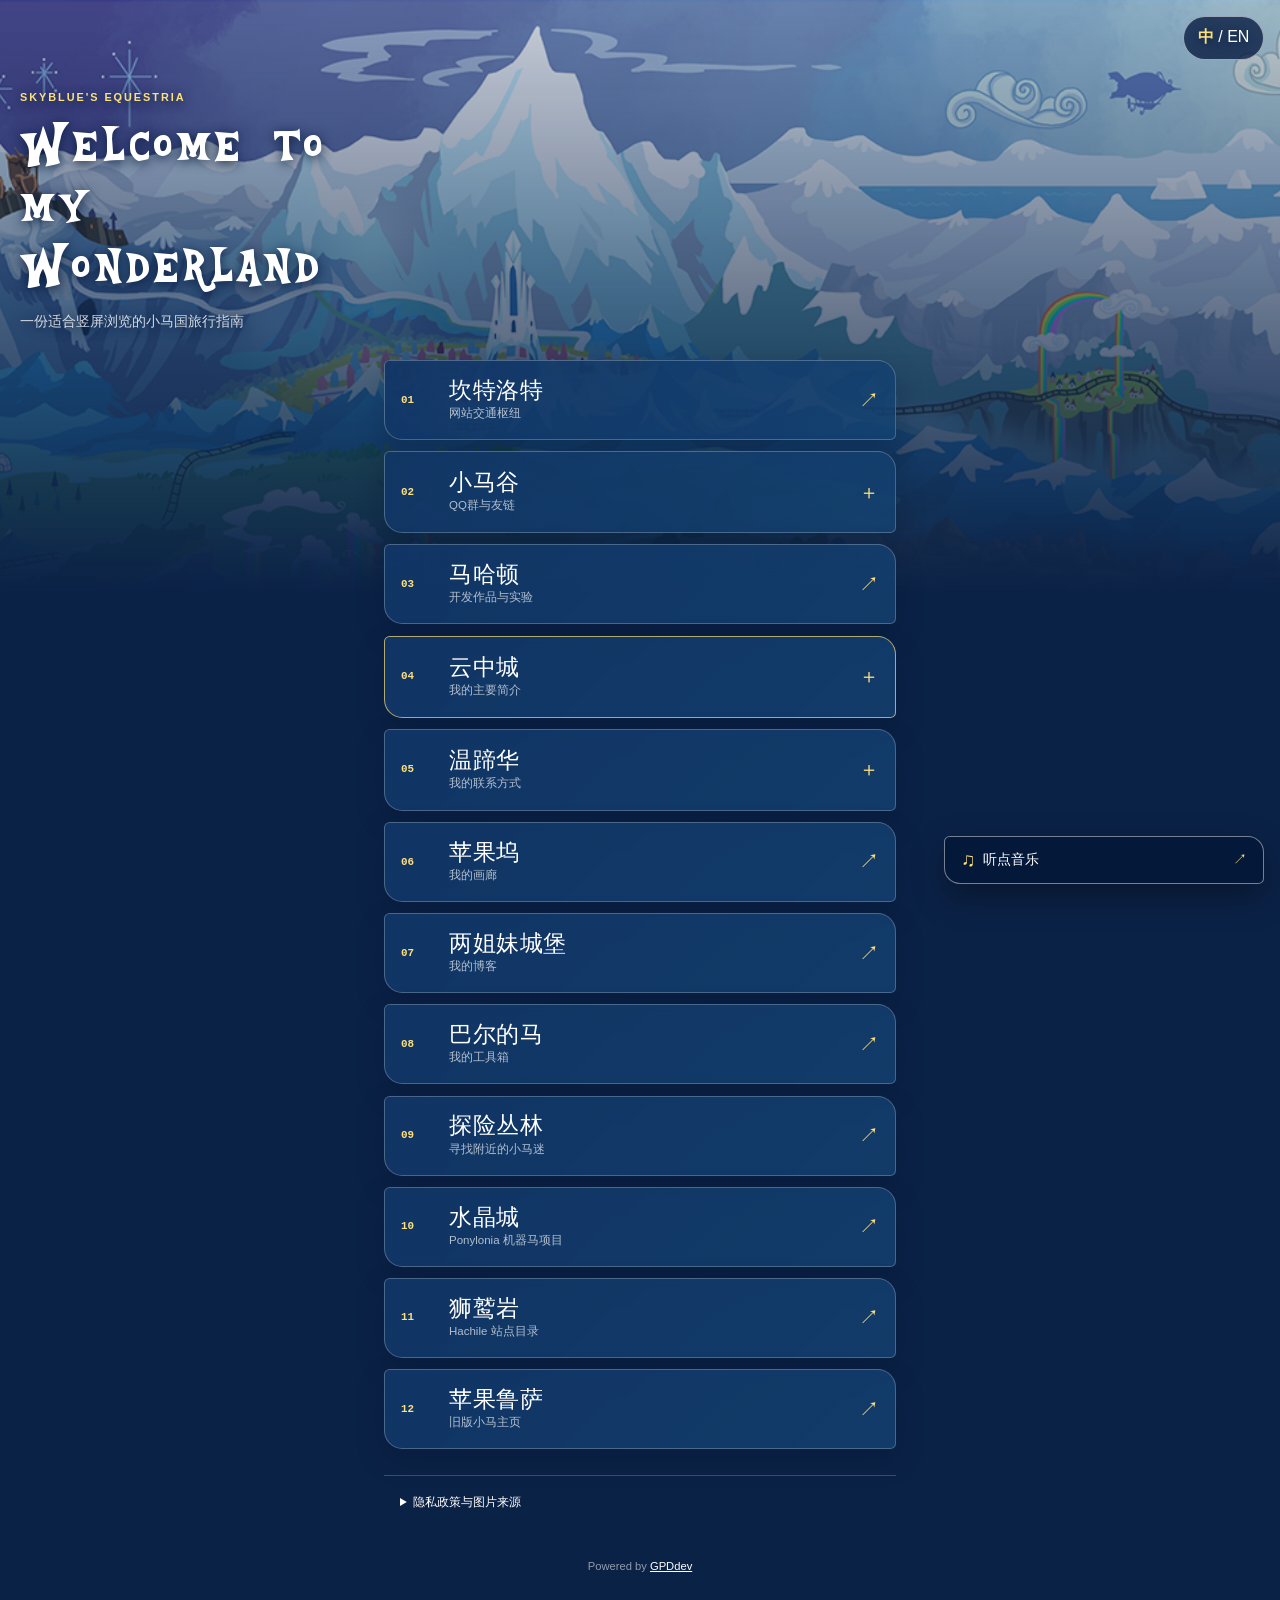
==== commit 9001cae2: "Add official music links to Sky" ====
--- a/mobile.html
+++ b/mobile.html
@@ -109,9 +109,21 @@
       <p data-zh="本站为 GitHub Pages 静态网页，不设置 Cookie、不使用分析脚本，也不收集访客个人信息。外部链接适用目标网站自己的隐私政策。" data-en="This is a static GitHub Pages site. It uses no cookies or analytics and collects no visitor data. External sites apply their own privacy policies.">本站为 GitHub Pages 静态网页，不设置 Cookie、不使用分析脚本，也不收集访客个人信息。外部链接适用目标网站自己的隐私政策。</p>
       <a href="https://derpibooru.org/images/1067179">Derpibooru #1067179 ↗</a>
     </details>
-  </main>
-
-  <footer>Powered by <a href="https://github.com/GPDdev">GPDdev</a></footer>
+  </main>
+
+  <details class="music-links">
+    <summary><span aria-hidden="true">♫</span><span data-zh="听点音乐" data-en="Listen to music">听点音乐</span><span aria-hidden="true">↗</span></summary>
+    <p data-zh="前往音乐人的 Bandcamp 页面播放；本站不托管音频。" data-en="Listen on the artists' Bandcamp pages; no audio is hosted here.">前往音乐人的 Bandcamp 页面播放；本站不托管音频。</p>
+    <ol>
+      <li><a href="https://neighsayer.bandcamp.com/track/equestrias-finest-2" target="_blank" rel="noopener noreferrer">Equestria's Finest<small>Neighsayer</small></a></li>
+      <li><a href="https://turquoisesplash.bandcamp.com/track/walking-with-shadows-feat-fritzybeat-4everfreebrony" target="_blank" rel="noopener noreferrer">Walking With Shadows<small>Turquoise Splash · FritzyBeat · 4everfreebrony</small></a></li>
+      <li><a href="https://poniesatdawn.bandcamp.com/track/where-we-belong" target="_blank" rel="noopener noreferrer">Where We Belong<small>Turquoise Splash · John Kenza</small></a></li>
+      <li><a href="https://soundoftheaviators.bandcamp.com/track/loyalty-aviators-remix" target="_blank" rel="noopener noreferrer">Loyalty (Aviators Remix)<small>AcousticBrony · MandoPony · Aviators</small></a></li>
+      <li><a href="https://forestrain.bandcamp.com/album/a-summer-in-the-stars" target="_blank" rel="noopener noreferrer">A Summer in the Stars<small>Forest Rain</small></a></li>
+    </ol>
+  </details>
+
+  <footer>Powered by <a href="https://github.com/GPDdev">GPDdev</a></footer>
   <div class="toast" role="status" aria-live="polite"></div>
   <script type="module" src="/mobile.js"></script>
 </body>
--- a/mobile.css
+++ b/mobile.css
@@ -52,6 +52,19 @@
 .privacy { margin-top: 1.6rem; padding: 1rem; border-top: 1px solid rgba(255,255,255,.2); color: rgba(255,255,255,.66); font-size: .75rem; line-height: 1.7; }
 .privacy summary { color: white; cursor: pointer; }
 .privacy a { color: #ffe17c; }
+.music-links { position: fixed; z-index: 10; right: 1rem; bottom: 1rem; width: min(20rem, calc(100vw - 2rem)); max-height: calc(100svh - 2rem); overflow-y: auto; border: 1px solid rgba(255,255,255,.45); border-radius: .35rem 1rem .35rem 1rem; background: rgba(5,24,58,.96); box-shadow: 0 .8rem 2rem rgba(0,0,0,.35); }
+.music-links summary { display: flex; align-items: center; gap: .5rem; padding: .75rem 1rem; list-style: none; cursor: pointer; font-size: .85rem; }
+.music-links summary::-webkit-details-marker { display: none; }
+.music-links summary span:first-child, .music-links summary span:last-child { color: #ffe17c; }
+.music-links summary span:first-child { font-size: 1.2rem; }
+.music-links summary span:last-child { margin-left: auto; }
+.music-links[open] summary { border-bottom: 1px solid rgba(255,255,255,.2); }
+.music-links p { margin: .75rem 1rem .5rem; color: rgba(255,255,255,.7); font-size: .7rem; line-height: 1.4; }
+.music-links ol { margin: 0; padding: 0 1rem .75rem 2.4rem; }
+.music-links li { padding: .25rem 0; font-size: .78rem; }
+.music-links li a { display: block; padding: .2rem 0; text-decoration: none; }
+.music-links li a:focus-visible { color: #ffe17c; }
+.music-links small { display: block; color: rgba(255,255,255,.58); font-size: .65rem; }
 footer { padding: 0 1rem 2rem; color: rgba(255,255,255,.55); font-size: .7rem; text-align: center; }
 footer a { color: white; }
 .toast { position: fixed; z-index: 10; left: 50%; bottom: 1.2rem; padding: .7rem 1rem; border: 1px solid rgba(255,255,255,.35); border-radius: 999px; background: rgba(5,24,58,.96); font-size: .78rem; opacity: 0; pointer-events: none; transform: translate(-50%, .7rem); transition: .2s; }
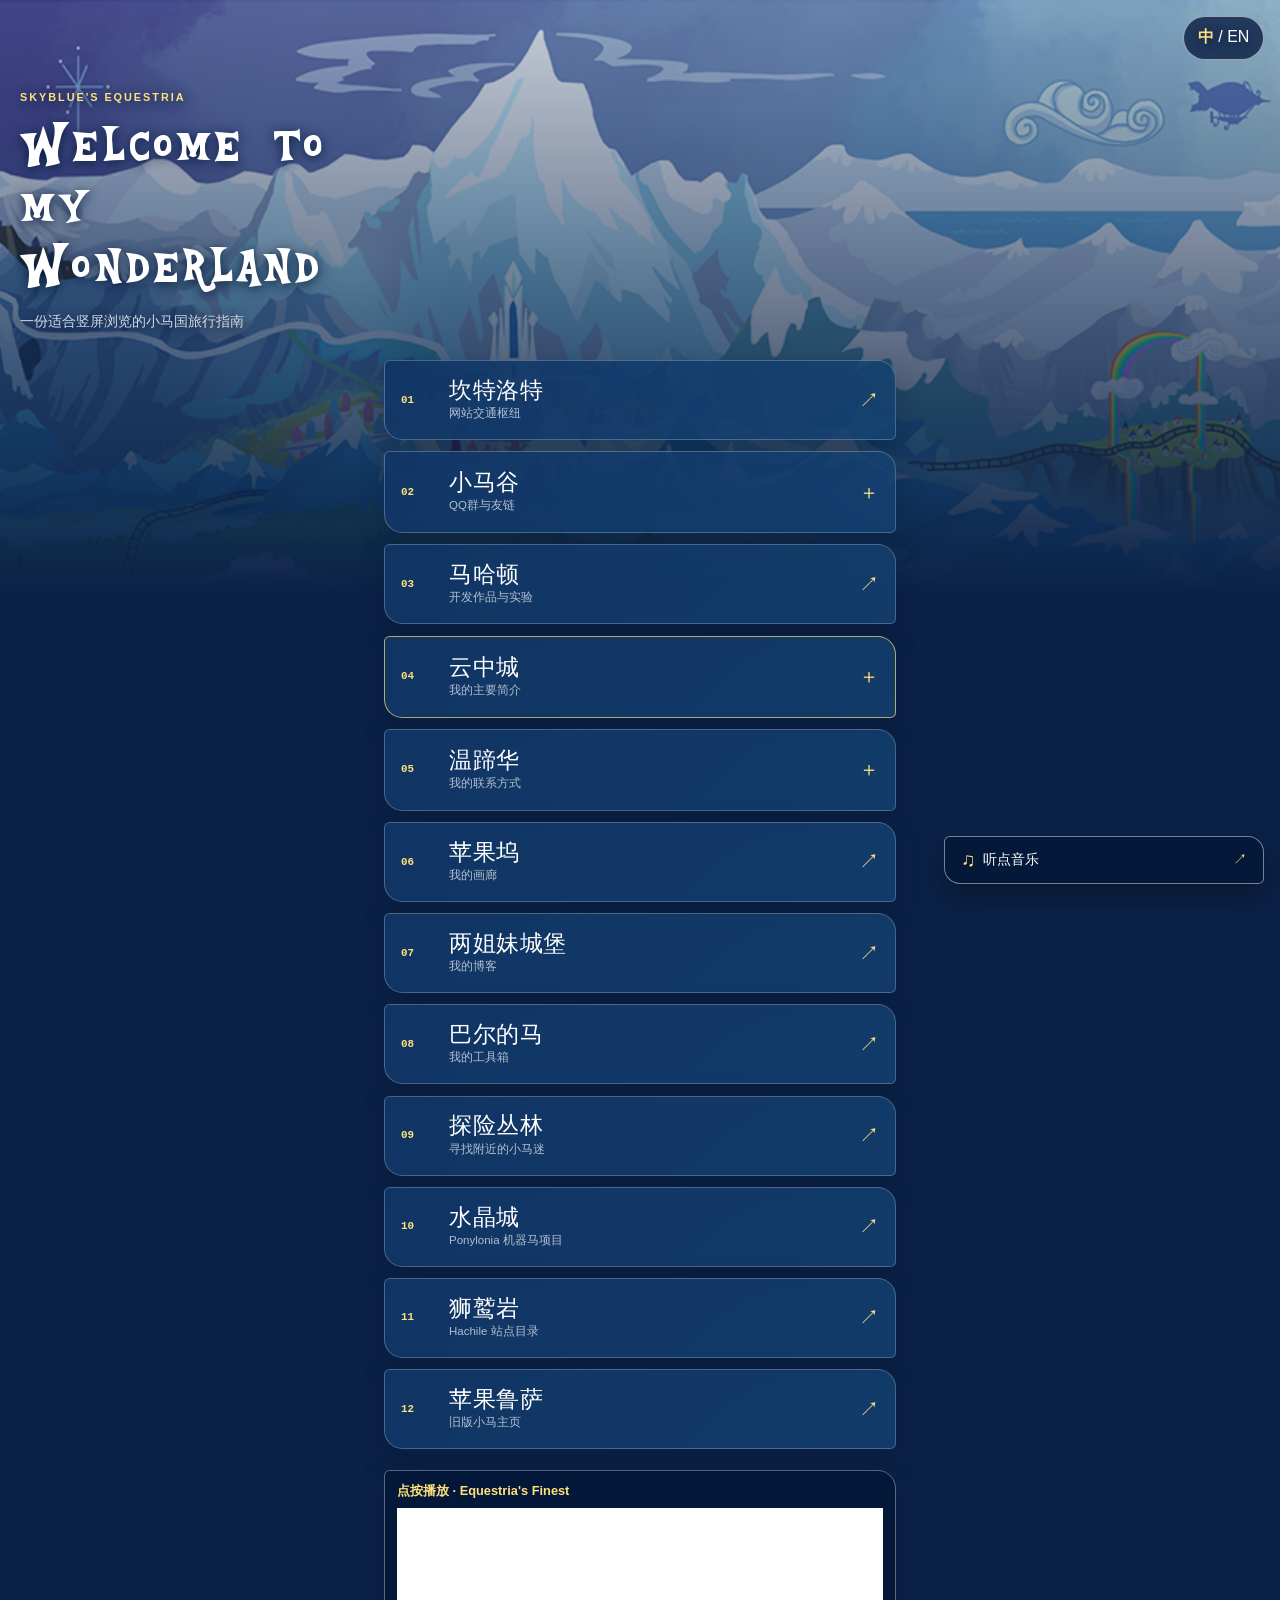
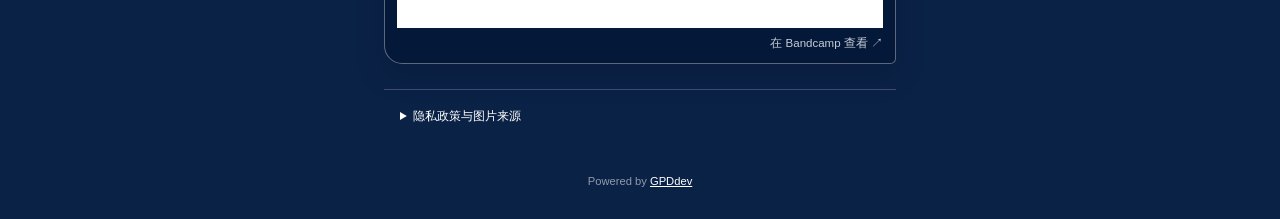
==== commit 049431ed: "Embed Equestria's Finest Bandcamp player" ====
--- a/mobile.html
+++ b/mobile.html
@@ -6,7 +6,7 @@
   <meta name="theme-color" content="#173667">
   <meta name="description" content="Skyblue's Equestria pocket guide">
   <meta name="referrer" content="strict-origin-when-cross-origin">
-  <meta http-equiv="Content-Security-Policy" content="default-src 'self'; img-src 'self' data:; style-src 'self'; script-src 'self'; object-src 'none'; base-uri 'none'; form-action 'self'">
+  <meta http-equiv="Content-Security-Policy" content="default-src 'self'; img-src 'self' data:; style-src 'self'; script-src 'self'; frame-src https://bandcamp.com; object-src 'none'; base-uri 'none'; form-action 'self'">
   <title>Welcome to my Wonderland</title>
   <link rel="icon" type="image/png" href="/favicon.png">
   <link rel="stylesheet" href="/mobile.css">
@@ -104,9 +104,16 @@
       </a>
     </nav>
 
-    <details class="privacy">
+    <section class="single-player" aria-label="Equestria's Finest · Bandcamp">
+      <strong data-zh="点按播放 · Equestria's Finest" data-en="Press play · Equestria's Finest">点按播放 · Equestria's Finest</strong>
+      <iframe title="Equestria's Finest by Neighsayer on Bandcamp" src="https://bandcamp.com/EmbeddedPlayer/v=2/track=1923097646/size=large/tracklist=false/artwork=small/" loading="lazy" referrerpolicy="no-referrer"></iframe>
+      <a href="https://neighsayer.bandcamp.com/track/equestrias-finest-2" target="_blank" rel="noopener noreferrer" data-zh="在 Bandcamp 查看 ↗" data-en="View on Bandcamp ↗">在 Bandcamp 查看 ↗</a>
+    </section>
+
+    <details class="privacy">
       <summary data-zh="隐私政策与图片来源" data-en="Privacy & image source">隐私政策与图片来源</summary>
-      <p data-zh="本站为 GitHub Pages 静态网页，不设置 Cookie、不使用分析脚本，也不收集访客个人信息。外部链接适用目标网站自己的隐私政策。" data-en="This is a static GitHub Pages site. It uses no cookies or analytics and collects no visitor data. External sites apply their own privacy policies.">本站为 GitHub Pages 静态网页，不设置 Cookie、不使用分析脚本，也不收集访客个人信息。外部链接适用目标网站自己的隐私政策。</p>
+      <p data-zh="本站为 GitHub Pages 静态网页，本站自身不设置 Cookie、不使用分析脚本，也不收集访客个人信息。外部链接适用目标网站自己的隐私政策。" data-en="This is a static GitHub Pages site. The site itself uses no cookies or analytics and collects no visitor data. External sites apply their own privacy policies.">本站为 GitHub Pages 静态网页，本站自身不设置 Cookie、不使用分析脚本，也不收集访客个人信息。外部链接适用目标网站自己的隐私政策。</p>
+      <p><span data-zh="本页的官方播放器由 Bandcamp 提供；加载时浏览器会连接 Bandcamp，其服务可能设置 Cookie 并处理访问数据。详见 " data-en="The official player is provided by Bandcamp. Loading it connects your browser to Bandcamp, which may set cookies and process usage data. See ">本页的官方播放器由 Bandcamp 提供；加载时浏览器会连接 Bandcamp，其服务可能设置 Cookie 并处理访问数据。详见 </span><a href="https://bandcamp.com/privacy" target="_blank" rel="noopener noreferrer">Bandcamp Privacy ↗</a></p>
       <a href="https://derpibooru.org/images/1067179">Derpibooru #1067179 ↗</a>
     </details>
   </main>
--- a/mobile.css
+++ b/mobile.css
@@ -49,6 +49,11 @@
 .friends { display: grid; gap: .35rem; margin-top: .25rem; }
 .friends a { color: rgba(255,255,255,.8); font-size: .75rem; text-underline-offset: .2rem; }
 
+.single-player { margin-top: 1.3rem; padding: .75rem; border: 1px solid rgba(255,255,255,.35); border-radius: .35rem 1.15rem .35rem 1.15rem; background: rgba(5,24,58,.94); box-shadow: 0 .7rem 1.8rem rgba(2,13,33,.22); }
+.single-player strong { display: block; margin-bottom: .5rem; color: #ffe17c; font-size: .8rem; }
+.single-player iframe { display: block; width: 100%; height: 120px; border: 0; background: #fff; }
+.single-player a { display: block; padding-top: .5rem; color: rgba(255,255,255,.78); font-size: .72rem; text-align: right; text-decoration: none; }
+
 .privacy { margin-top: 1.6rem; padding: 1rem; border-top: 1px solid rgba(255,255,255,.2); color: rgba(255,255,255,.66); font-size: .75rem; line-height: 1.7; }
 .privacy summary { color: white; cursor: pointer; }
 .privacy a { color: #ffe17c; }
